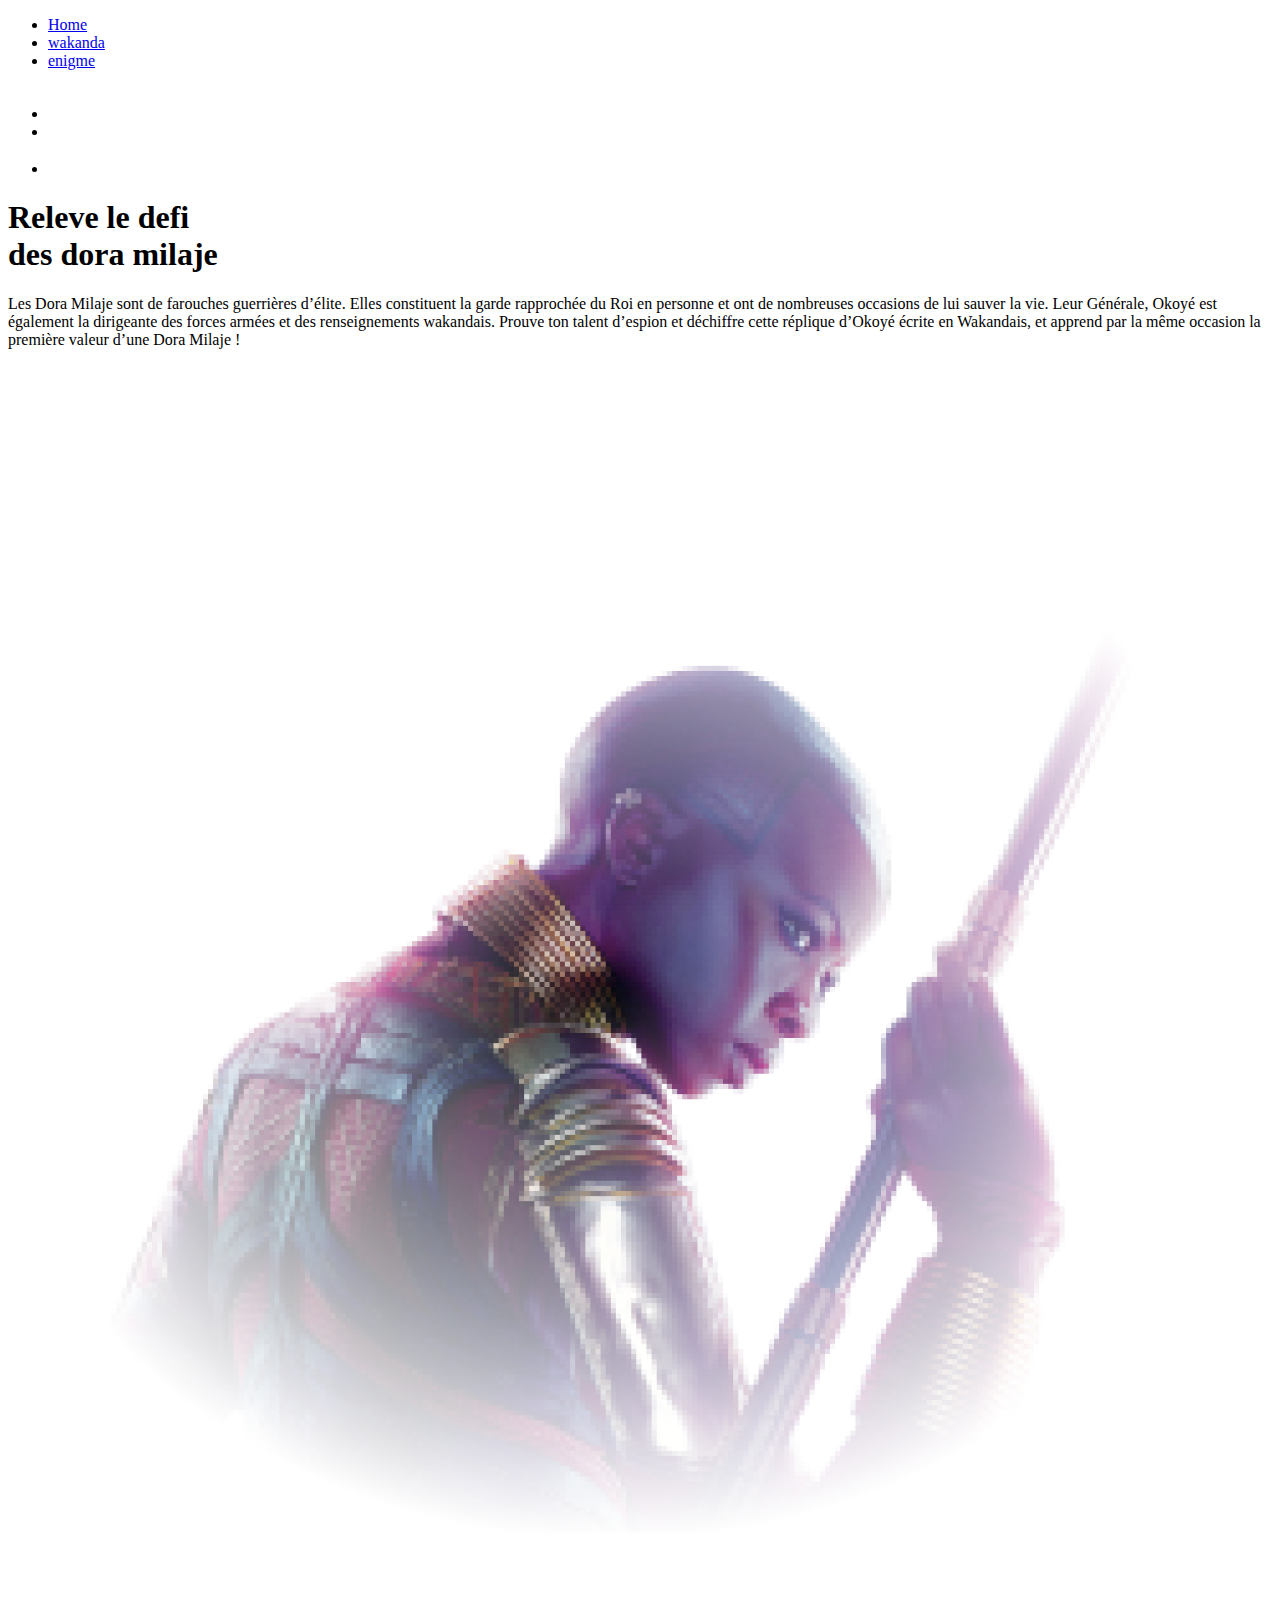
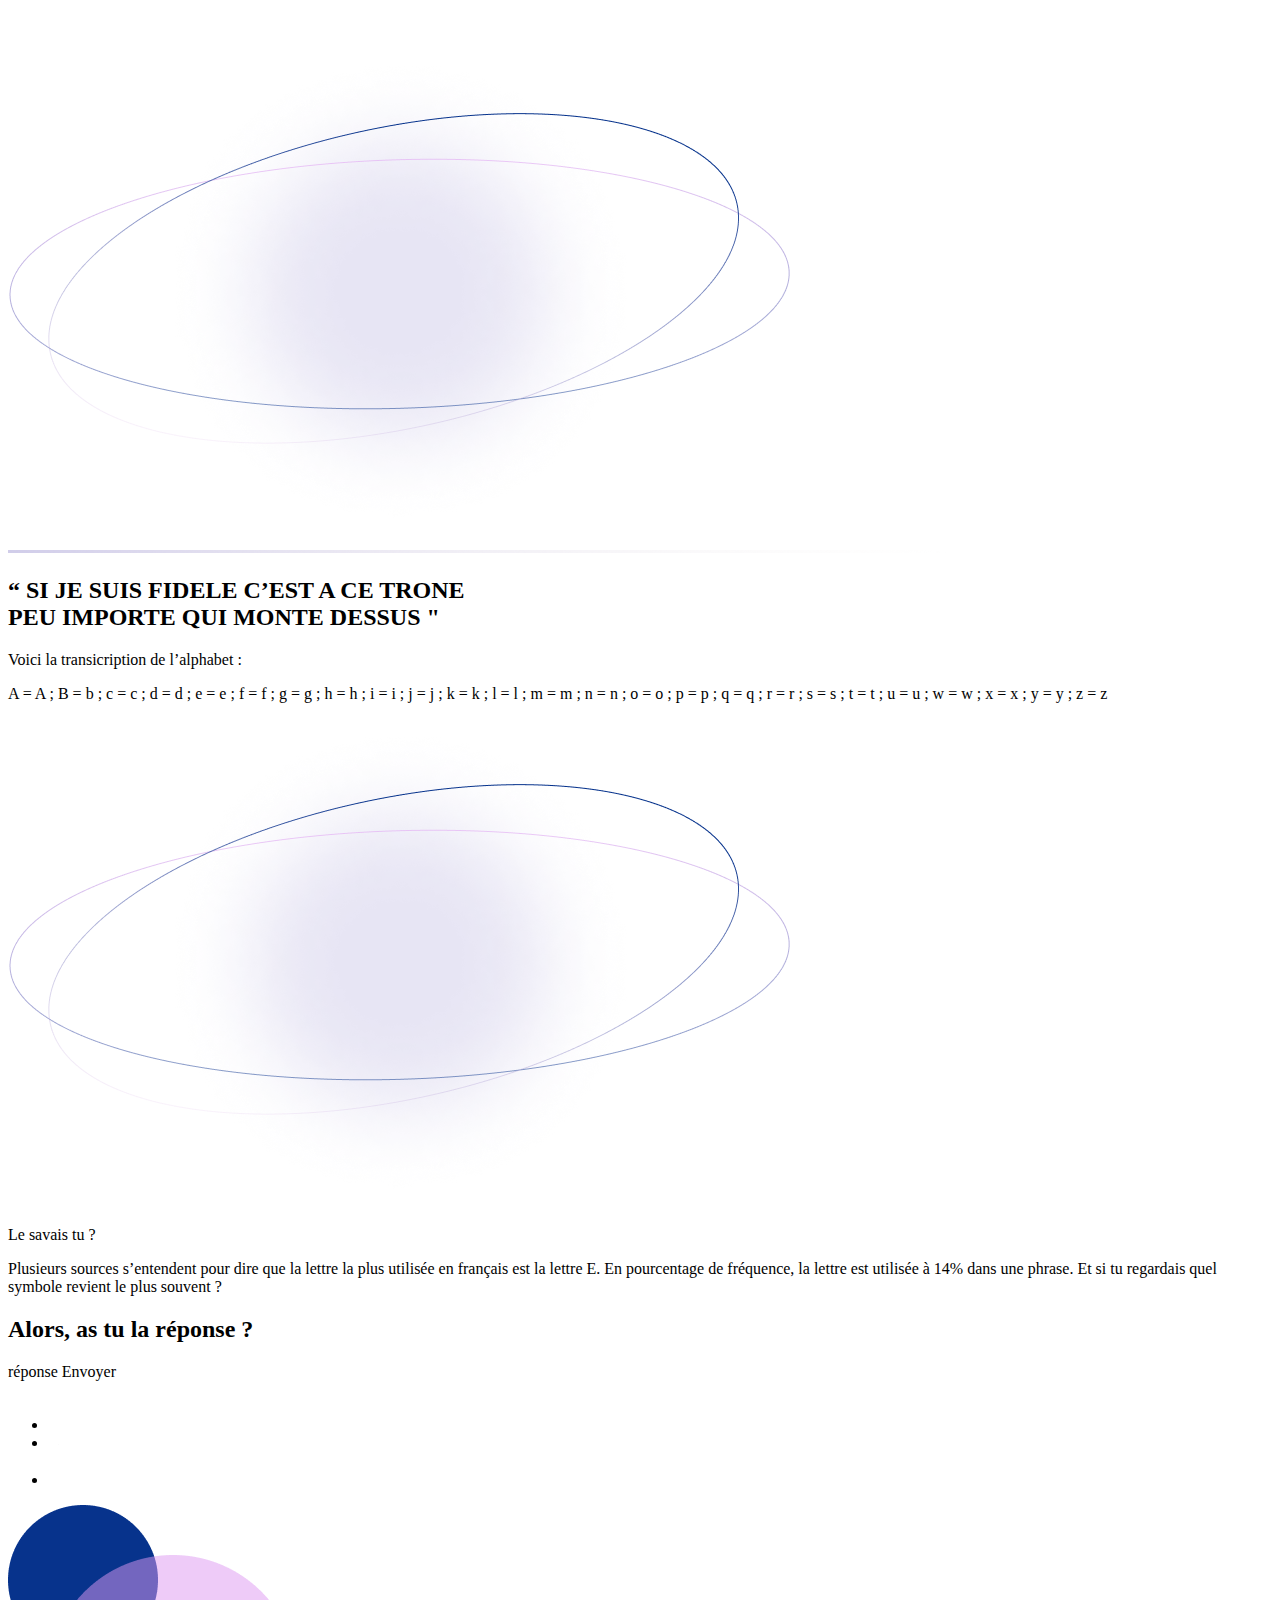
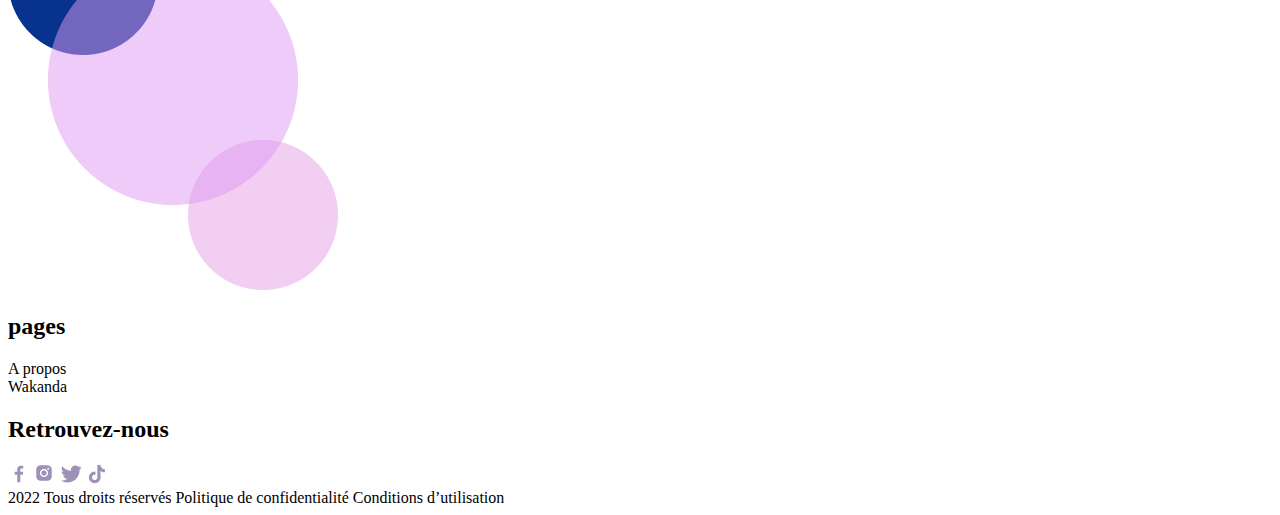
==== enigme.html @ 15f03932 "creation de la page énigme avec html" ====
<!DOCTYPE html>
<html lang="fr">
<head>
    <meta charset="UTF-8">
    <meta name="viewport" content="width=device-width, initial-scale=1.0">
    <title>Black Panther enigme</title>
</head>
<body>
<header>
    <nav>
    <div class="menu">
      <ul>
        <li><a href="./index.html">Home</a></li>
        <li><a href="./wakanda.html">wakanda</a></li>
        <li><a href="enigme.html">enigme</a></li>
      </ul>
    </div>
    <div class="icon">
      <ul>
        <li><a href="#"><img src="./assets/Illustrations + Logo/All pages/icon_SAYNA.png" alt=""></a></li>
        <li><a href="#"><img src="./assets/Illustrations + Logo/All pages/icon_x.png" alt=""></a></li>
         <li><a href="#"><img src="./assets/Illustrations + Logo/All pages/icon_MARVEL.png" alt=""></a></li>
      </ul>
    </div>
</nav>
   <div class="titre">
    <h1>Releve le defi <br>des dora milaje</h1>
   </div>
    <p>Les Dora Milaje sont de farouches guerrières d’élite. Elles constituent la garde 
        rapprochée du Roi en personne et ont de nombreuses occasions de lui sauver la 
        vie. Leur Générale, Okoyé est également la dirigeante des forces armées et des 
        renseignements wakandais.
        
        Prouve ton talent d’espion et déchiffre cette réplique d’Okoyé écrite en Wakandais, 
        et apprend par la même occasion la première valeur d’une Dora Milaje !
       </p>
       <div>
        <img src="./assets/Illustrations + Logo/Enigme/Pantherenigme1.png" alt="">
    </div>
       <div>
        <img src="./assets/Illustrations + Logo/Enigme/Pantherenigme2.png" alt="">
    </div>
       <div>
        <img src="./assets/Illustrations + Logo/Enigme/Pantherenigme3.png" alt="">
    </div>
          
    </header>
<main>
    <div>
        <h2>“ SI JE SUIS FIDELE C’EST A CE TRONE <br>PEU IMPORTE QUI MONTE DESSUS "</h2>
    </div>
    <div>
        <p>Voici la transicription de l’alphabet :</p>
    </div>
    <div>
        <p>A = A ; B = b ; c = c ; d = d ; e = e ; f = f ; g = g ; h = h ; i = i ; j = j ; 

        k = k ; l = l ; m = m ; n = n ; o = o ; p = p ; q = q ; r = r ; s = s ; t = t ;
        
        u = u ; w = w ; x = x ; y = y ; z = z</p>
    </div>
    <div>
        <img src="./assets/Illustrations + Logo/Enigme/Pantherenigme2.png" alt="">
    </div>
    <div>
        <p>Le savais tu ?</p>
    </div>
    <div>
        <p>Plusieurs sources s’entendent pour dire que la lettre la plus utilisée en français est 
            la lettre E. En pourcentage de fréquence, la lettre est utilisée à 14% dans une 
            phrase. Et si tu regardais quel symbole revient le plus souvent ? </p>
        </div>
         <!--formulaire--> 
  <form action="">
    <h2>Alors, as tu la réponse ?</h2>
    <label for="Nom">réponse</label>
    <label for="Envoyer">Envoyer</label>
  </form>
        
</main>
<footer>
     <!--création du footer identique pour les trois pages-->
     <div>
        <div class="icon">
          <ul>
            <li><a href="#"><img src="./assets/Illustrations + Logo/All pages/icon_SAYNA.png" alt=""></a></li>
            <li><a href="#"><img src="./assets/Illustrations + Logo/All pages/icon_x.png" alt=""></a></li>
            <li><a href="#"><img src="./assets/Illustrations + Logo/All pages/icon_MARVEL.png" alt=""></a></li>
          </ul>
        </div>
        <div>
          <img src="./assets/Illustrations + Logo/All pages/footer1.png" alt="">
        </div>
        <div>
          <h2>pages</h2>
          A propos <br>Wakanda
        </div>
        <div>
          <h2>Retrouvez-nous</h2>
        </div>
        <!--social footer-->
        <div class="social-footer">
          <a class="social-item" href=""><img src="./assets/Illustrations + Logo/All pages/icon_facebook.png" alt=""></a>
          <a class="social-item" href=""><img src="./assets/Illustrations + Logo/All pages/icon_instagram.png" alt=""></a>
          <a class="social-item" href=""><img src="./assets/Illustrations + Logo/All pages/icon_twitter.png" alt=""></a>
          <a class="social-item" href=""><img src="./assets/Illustrations + Logo/All pages/icon_tiktok.png" alt=""></a>
         </div>
         <div>
          2022 Tous droits réservés Politique de confidentialité Conditions d’utilisation
         </div>
      </div>
      </footer>
   </body>
  
  </html>
    </footer>
    
</body>
</html>
</footer>
</body>
</html>
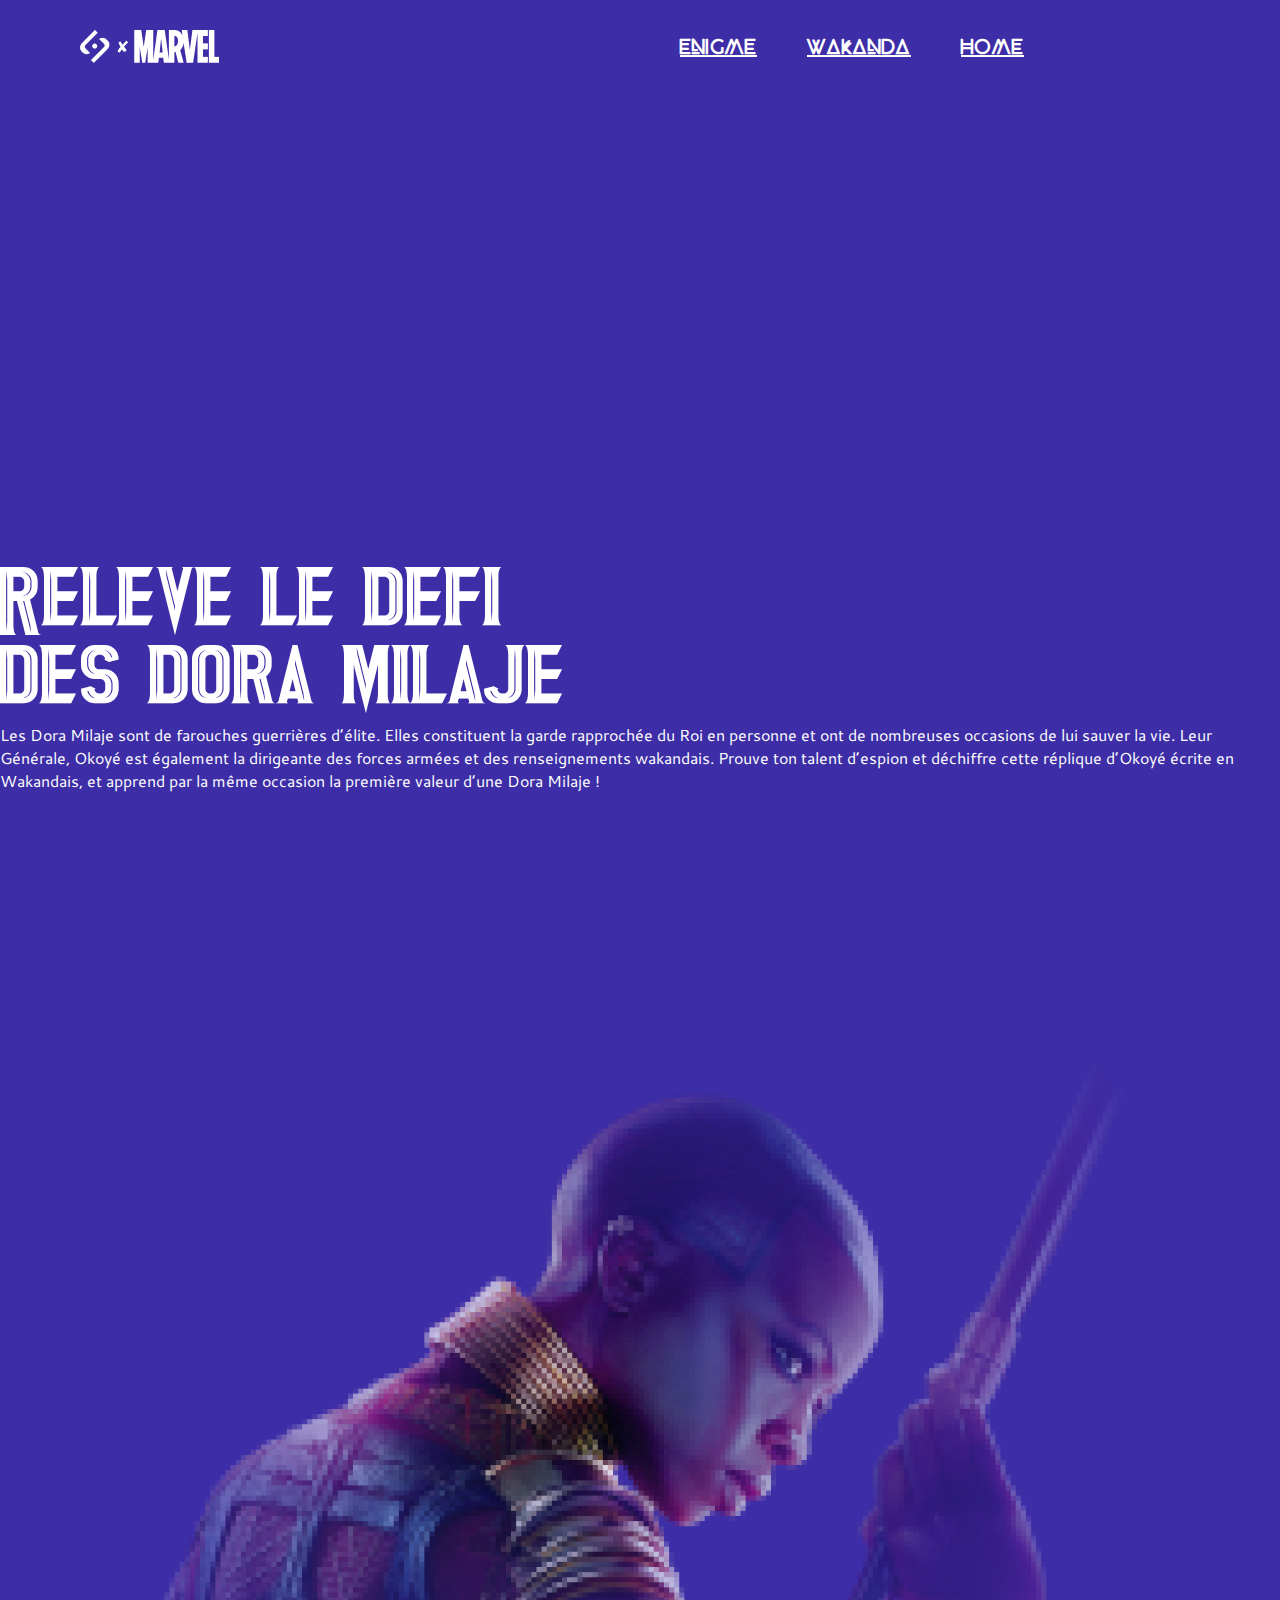
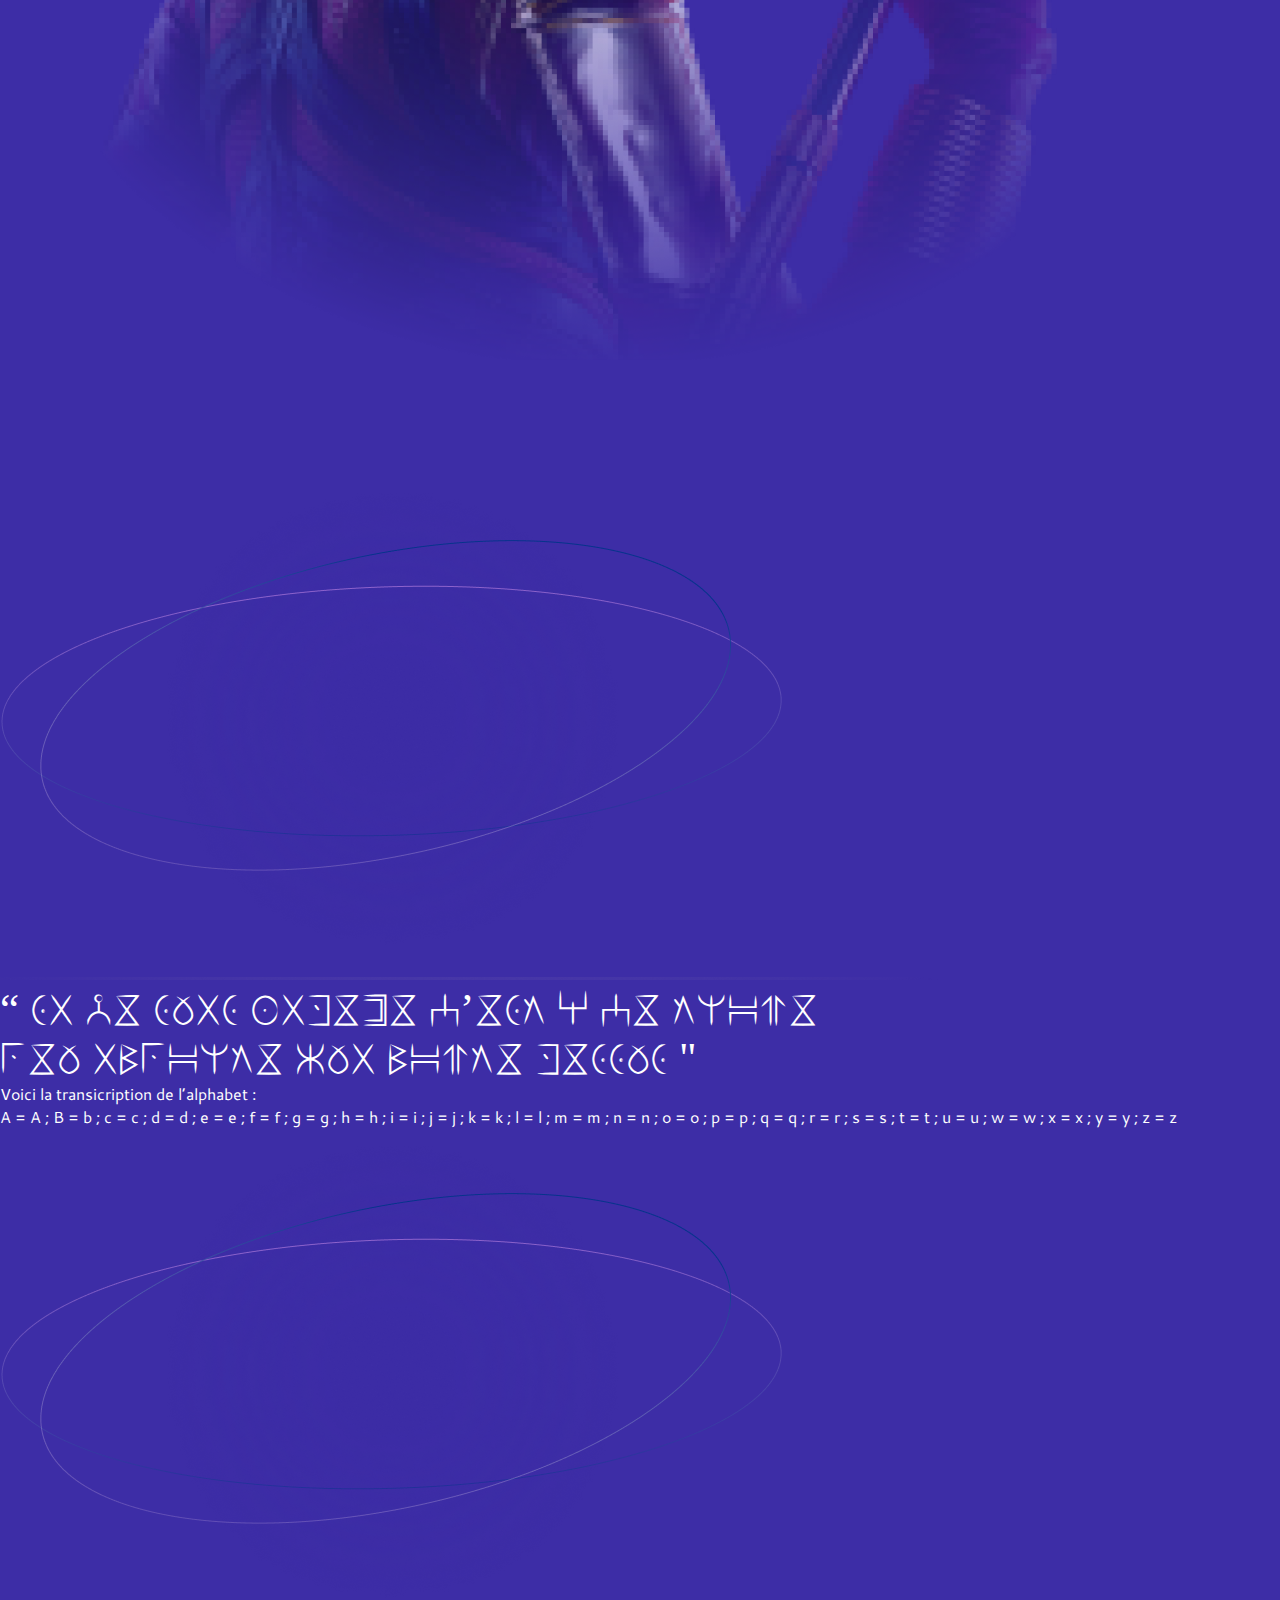
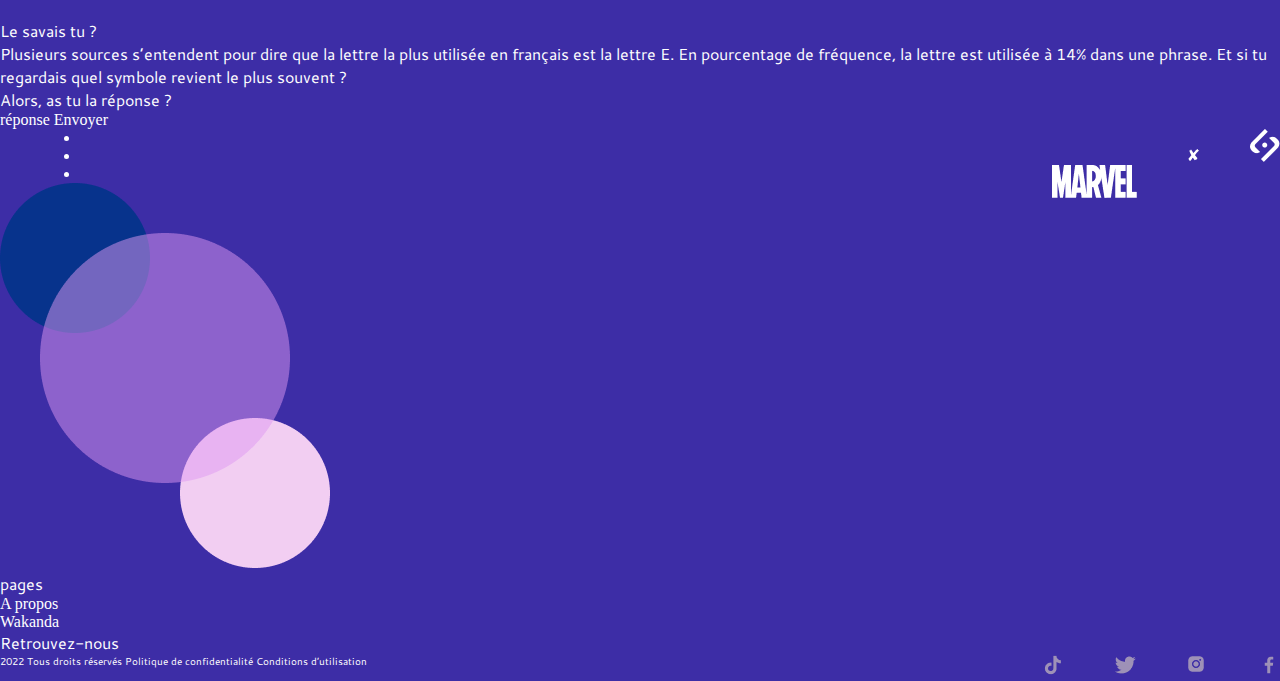
==== commit 62bd638f: "mise en forme des couleurs et design de la navigation" ====
--- a/enigme.html
+++ b/enigme.html
@@ -4,25 +4,23 @@
     <meta charset="UTF-8">
     <meta name="viewport" content="width=device-width, initial-scale=1.0">
     <title>Black Panther enigme</title>
+    <link rel="stylesheet"href="./enigme.CSS">
 </head>
 <body>
 <header>
-    <nav>
-    <div class="menu">
-      <ul>
-        <li><a href="./index.html">Home</a></li>
-        <li><a href="./wakanda.html">wakanda</a></li>
-        <li><a href="enigme.html">enigme</a></li>
-      </ul>
-    </div>
-    <div class="icon">
-      <ul>
-        <li><a href="#"><img src="./assets/Illustrations + Logo/All pages/icon_SAYNA.png" alt=""></a></li>
-        <li><a href="#"><img src="./assets/Illustrations + Logo/All pages/icon_x.png" alt=""></a></li>
-         <li><a href="#"><img src="./assets/Illustrations + Logo/All pages/icon_MARVEL.png" alt=""></a></li>
-      </ul>
-    </div>
-</nav>
+    <!--le design de la navigation-->
+    <nav class="container">
+      <div class="icon">
+        <img src="./assets/Illustrations + Logo/All pages/footer2.png" alt=""></a></li>
+      </div>
+        <div class="menu">
+          <ul>
+            <li><a href="index.html">Home</a></li>
+            <li><a href="wakanda.html">wakanda</a></li>
+            <li><a href="enigme.html">enigme</a></li>
+          </ul>
+        </div>
+    </nav>
    <div class="titre">
     <h1>Releve le defi <br>des dora milaje</h1>
    </div>
@@ -47,7 +45,7 @@
     </header>
 <main>
     <div>
-        <h2>“ SI JE SUIS FIDELE C’EST A CE TRONE <br>PEU IMPORTE QUI MONTE DESSUS "</h2>
+        <h2 class="textenigme">“ SI JE SUIS FIDELE C’EST A CE TRONE <br>PEU IMPORTE QUI MONTE DESSUS "</h2>
     </div>
     <div>
         <p>Voici la transicription de l’alphabet :</p>
@@ -72,7 +70,7 @@
         </div>
          <!--formulaire--> 
   <form action="">
-    <h2>Alors, as tu la réponse ?</h2>
+    <p>Alors, as tu la réponse ?</p>
     <label for="Nom">réponse</label>
     <label for="Envoyer">Envoyer</label>
   </form>
@@ -92,11 +90,11 @@
           <img src="./assets/Illustrations + Logo/All pages/footer1.png" alt="">
         </div>
         <div>
-          <h2>pages</h2>
+          <p>pages</p>
           A propos <br>Wakanda
         </div>
         <div>
-          <h2>Retrouvez-nous</h2>
+          <p>Retrouvez-nous</p>
         </div>
         <!--social footer-->
         <div class="social-footer">
@@ -105,7 +103,7 @@
           <a class="social-item" href=""><img src="./assets/Illustrations + Logo/All pages/icon_twitter.png" alt=""></a>
           <a class="social-item" href=""><img src="./assets/Illustrations + Logo/All pages/icon_tiktok.png" alt=""></a>
          </div>
-         <div>
+         <div class="footer">
           2022 Tous droits réservés Politique de confidentialité Conditions d’utilisation
          </div>
       </div>
@@ -115,8 +113,3 @@
   </html>
     </footer>
     
-</body>
-</html>
-</footer>
-</body>
-</html>--- a/enigme.CSS
+++ b/enigme.CSS
@@ -0,0 +1,102 @@
+@font-face {
+    font-family: panthera;
+    src: url(./assets/police/panthera.otf);
+}
+@font-face {
+    font-family: wakanda forever;
+    src: url(./assets/police/WakandaForever-Regular.ttf);
+}
+@font-face {
+    font-family: cantarell;
+    src: url(./assets/police/Cantarell-Regular.ttf);
+}
+@font-face {
+    font-family: beyno;
+    src: url(./assets/police/beyno-regular.otf);
+}
+*{
+    margin: 0;
+    padding: 0;
+    box-sizing: border-box;
+}
+h1{
+    font-family: panthera;
+    font-size: 68px;
+    font-weight: 400;
+}
+h2{
+    font-family: beyno;
+    font-size: 32px;
+    font-weight: 400; 
+}
+.textenigme{
+    font-family: wakanda forever;
+    font-size: 43px;
+    font-weight: 400;
+}
+.footer{
+    font-family: cantarell;
+    font-size: 10px;
+    font-weight: 400; 
+}
+.container{
+    width: 80%;
+}
+p{
+    font-family: cantarell;
+    font-size: 16px;
+    font-weight: 400;  
+}body{
+    background-color: #3D2DA6;
+    color: #FFFFFF;
+}
+:root{
+    --white-color:#FFFFFF;
+    --white-color:#F2CEF2;
+    --gray:#9E91B7 ;
+    --purple:#3D2DA6;
+    --blue:#07338C;
+    --blue:#021740;
+
+}
+/*positionnement de la navigation*/
+nav{
+    display: flex;
+    align-items: center;
+    justify-content: space-between;
+    padding-top: 30px;
+    padding-bottom: 500px;
+}
+nav ul li {
+    list-style-type: none;
+    margin: 0;
+    padding: 0;
+    display: inline;
+    margin-left: 100px;
+    text-decoration: underline;
+    
+}
+a{
+    color: white;  
+    font-weight: bold;
+    font-family: beyno;
+    font-size: 20px;
+    float: right;
+    margin-left: 50px;
+
+}
+.icon{
+    padding-left: 80px;
+}
+
+
+
+
+
+    
+header.nav{
+    position: absolute;
+    top: 50px;
+    left: 0;
+}
+
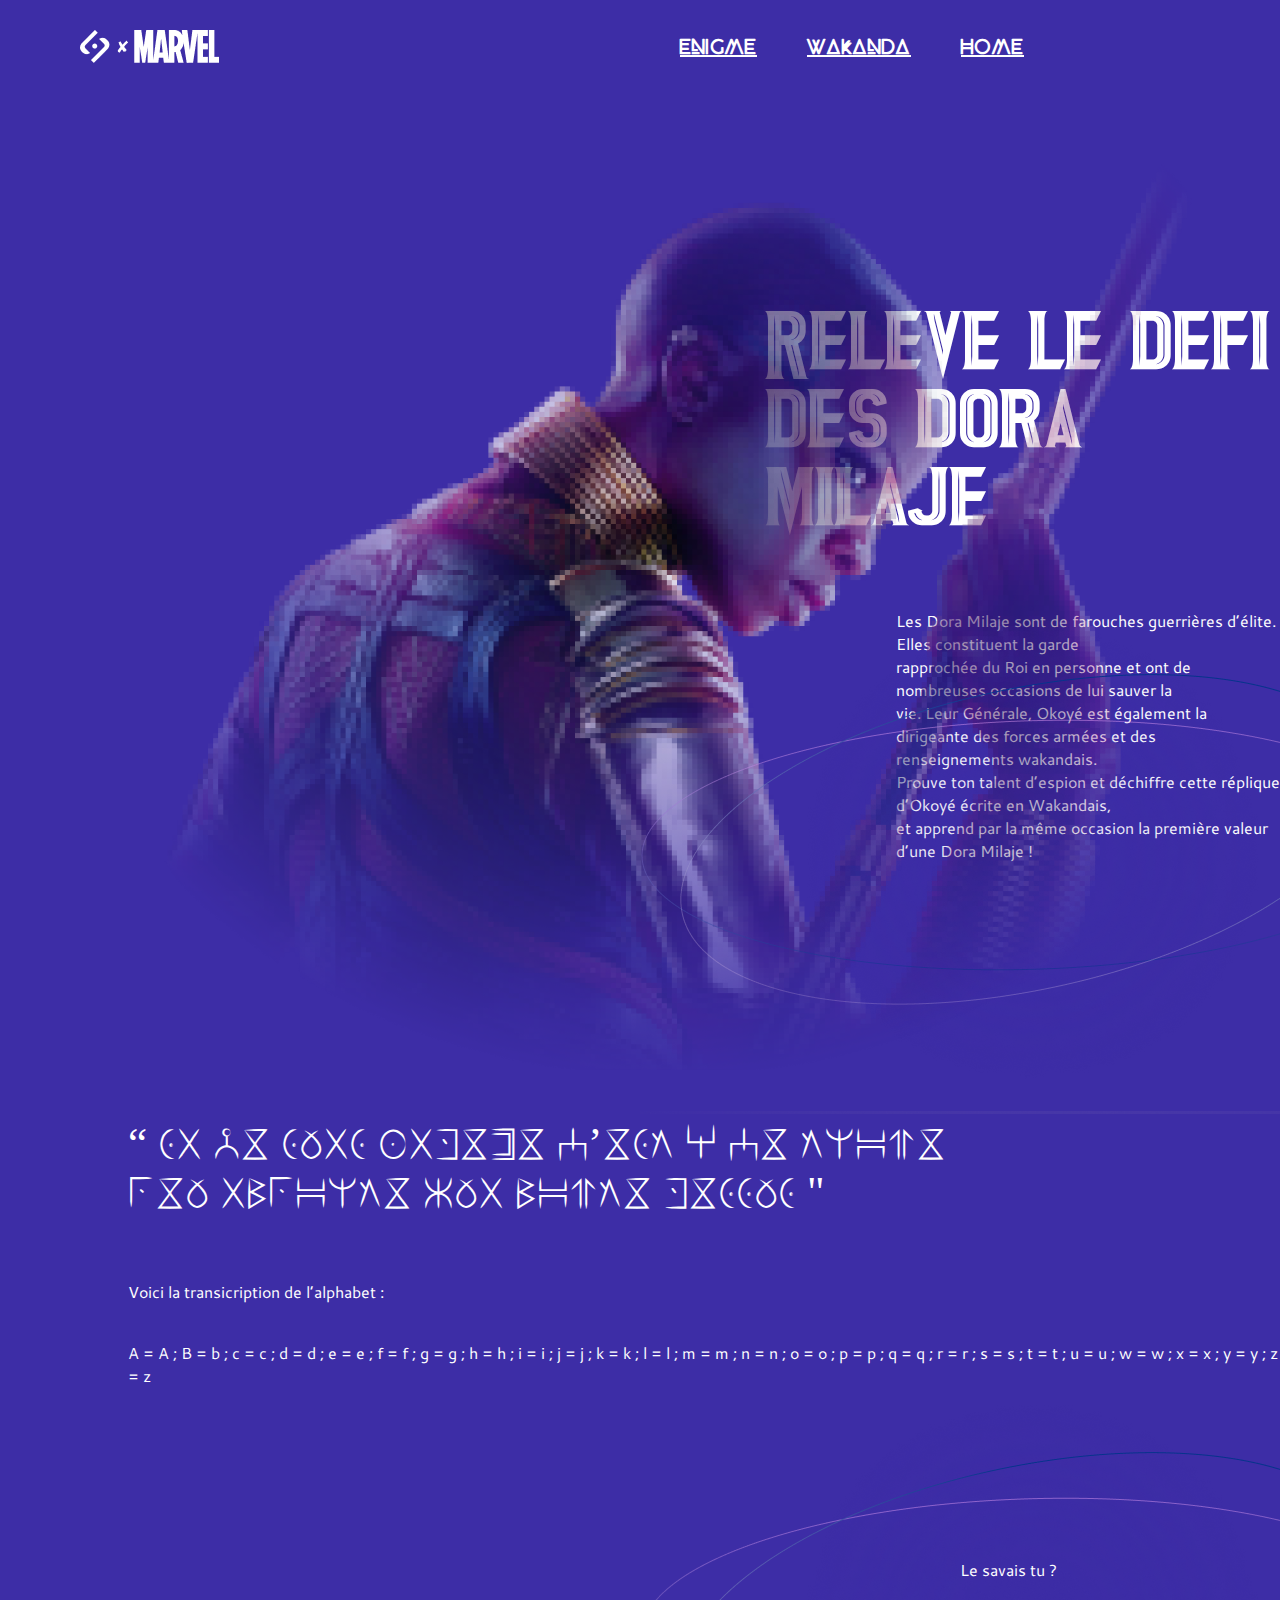
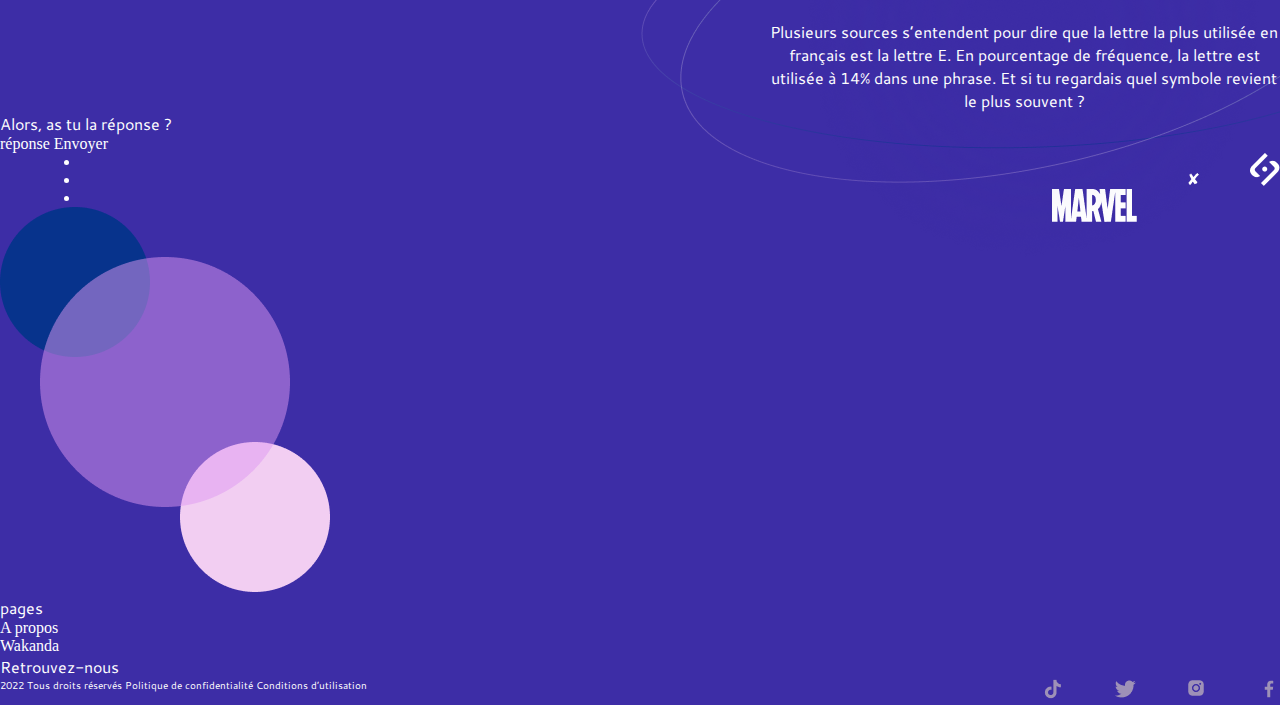
==== commit 3adfa988: "les énigmes de la page énigmes" ====
--- a/enigme.html
+++ b/enigme.html
@@ -21,49 +21,50 @@
           </ul>
         </div>
     </nav>
-   <div class="titre">
+<section id="ledefi">
+   
     <h1>Releve le defi <br>des dora milaje</h1>
+   <div class="info">
+    <p>Les Dora Milaje sont de farouches guerrières d’élite. Elles constituent la garde <br> 
+        rapprochée du Roi en personne et ont de nombreuses occasions de lui sauver la <br> 
+        vie. Leur Générale, Okoyé est également la dirigeante des forces armées et des <br> 
+        renseignements wakandais.<br> 
+        
+        Prouve ton talent d’espion et déchiffre cette réplique d’Okoyé écrite en Wakandais, <br> 
+        et apprend par la même occasion la première valeur d’une Dora Milaje !<br> 
+       </p>
    </div>
-    <p>Les Dora Milaje sont de farouches guerrières d’élite. Elles constituent la garde 
-        rapprochée du Roi en personne et ont de nombreuses occasions de lui sauver la 
-        vie. Leur Générale, Okoyé est également la dirigeante des forces armées et des 
-        renseignements wakandais.
-        
-        Prouve ton talent d’espion et déchiffre cette réplique d’Okoyé écrite en Wakandais, 
-        et apprend par la même occasion la première valeur d’une Dora Milaje !
-       </p>
-       <div>
+       <div class="enigme1">
         <img src="./assets/Illustrations + Logo/Enigme/Pantherenigme1.png" alt="">
-    </div>
-       <div>
-        <img src="./assets/Illustrations + Logo/Enigme/Pantherenigme2.png" alt="">
-    </div>
-       <div>
+       </div>
+       <div class="enigme2">
+        <img src="./assets/Illustrations + Logo/Enigme/Pantherenigme2.png" alt="">  
         <img src="./assets/Illustrations + Logo/Enigme/Pantherenigme3.png" alt="">
-    </div>
+       </div>
           
     </header>
 <main>
-    <div>
+    <div id="conteneur">
+      <div>
         <h2 class="textenigme">“ SI JE SUIS FIDELE C’EST A CE TRONE <br>PEU IMPORTE QUI MONTE DESSUS "</h2>
-    </div>
-    <div>
+      </div>
+      <div class="transcription">
         <p>Voici la transicription de l’alphabet :</p>
-    </div>
-    <div>
+      </div>
+      <div class="alpha">
         <p>A = A ; B = b ; c = c ; d = d ; e = e ; f = f ; g = g ; h = h ; i = i ; j = j ; 
 
         k = k ; l = l ; m = m ; n = n ; o = o ; p = p ; q = q ; r = r ; s = s ; t = t ;
         
         u = u ; w = w ; x = x ; y = y ; z = z</p>
-    </div>
-    <div>
+      </div>
+    <div class="copieenigme2">
         <img src="./assets/Illustrations + Logo/Enigme/Pantherenigme2.png" alt="">
     </div>
-    <div>
+    <div class="devinette">
         <p>Le savais tu ?</p>
     </div>
-    <div>
+    <div class="devinette2">
         <p>Plusieurs sources s’entendent pour dire que la lettre la plus utilisée en français est 
             la lettre E. En pourcentage de fréquence, la lettre est utilisée à 14% dans une 
             phrase. Et si tu regardais quel symbole revient le plus souvent ? </p>
@@ -74,6 +75,8 @@
     <label for="Nom">réponse</label>
     <label for="Envoyer">Envoyer</label>
   </form>
+  </div>
+</section>
         
 </main>
 <footer>
--- a/enigme.CSS
+++ b/enigme.CSS
@@ -100,3 +100,46 @@
     left: 0;
 }
 
+h1{
+    margin-top: -20%;
+    margin-left: 60%;
+    margin-bottom: 5%;
+}
+#ledefi .info{
+    margin-left: 70%;
+    margin-top: 0%;
+}
+#ledefi .enigme2{
+    margin-left: 50%;
+    margin-top: -45%;
+    
+    
+}
+#ledefi .enigme1{
+    margin-left:  5% ;
+    margin-top: -75%;
+    
+}
+#conteneur .textenigme{
+    margin-left: 10%;
+    margin-bottom: 5%;
+}
+.transcription{
+    margin-left: 10%;
+    margin-bottom: 3%;
+}
+.alpha{
+    margin-left: 10%;
+}
+.copieenigme2{
+margin-left: 50%;
+}
+.devinette{
+margin-left: 75%;
+margin-bottom: 3%;
+margin-top: -25%;
+}
+.devinette2{
+margin-left: 60%;
+text-align: center;
+}
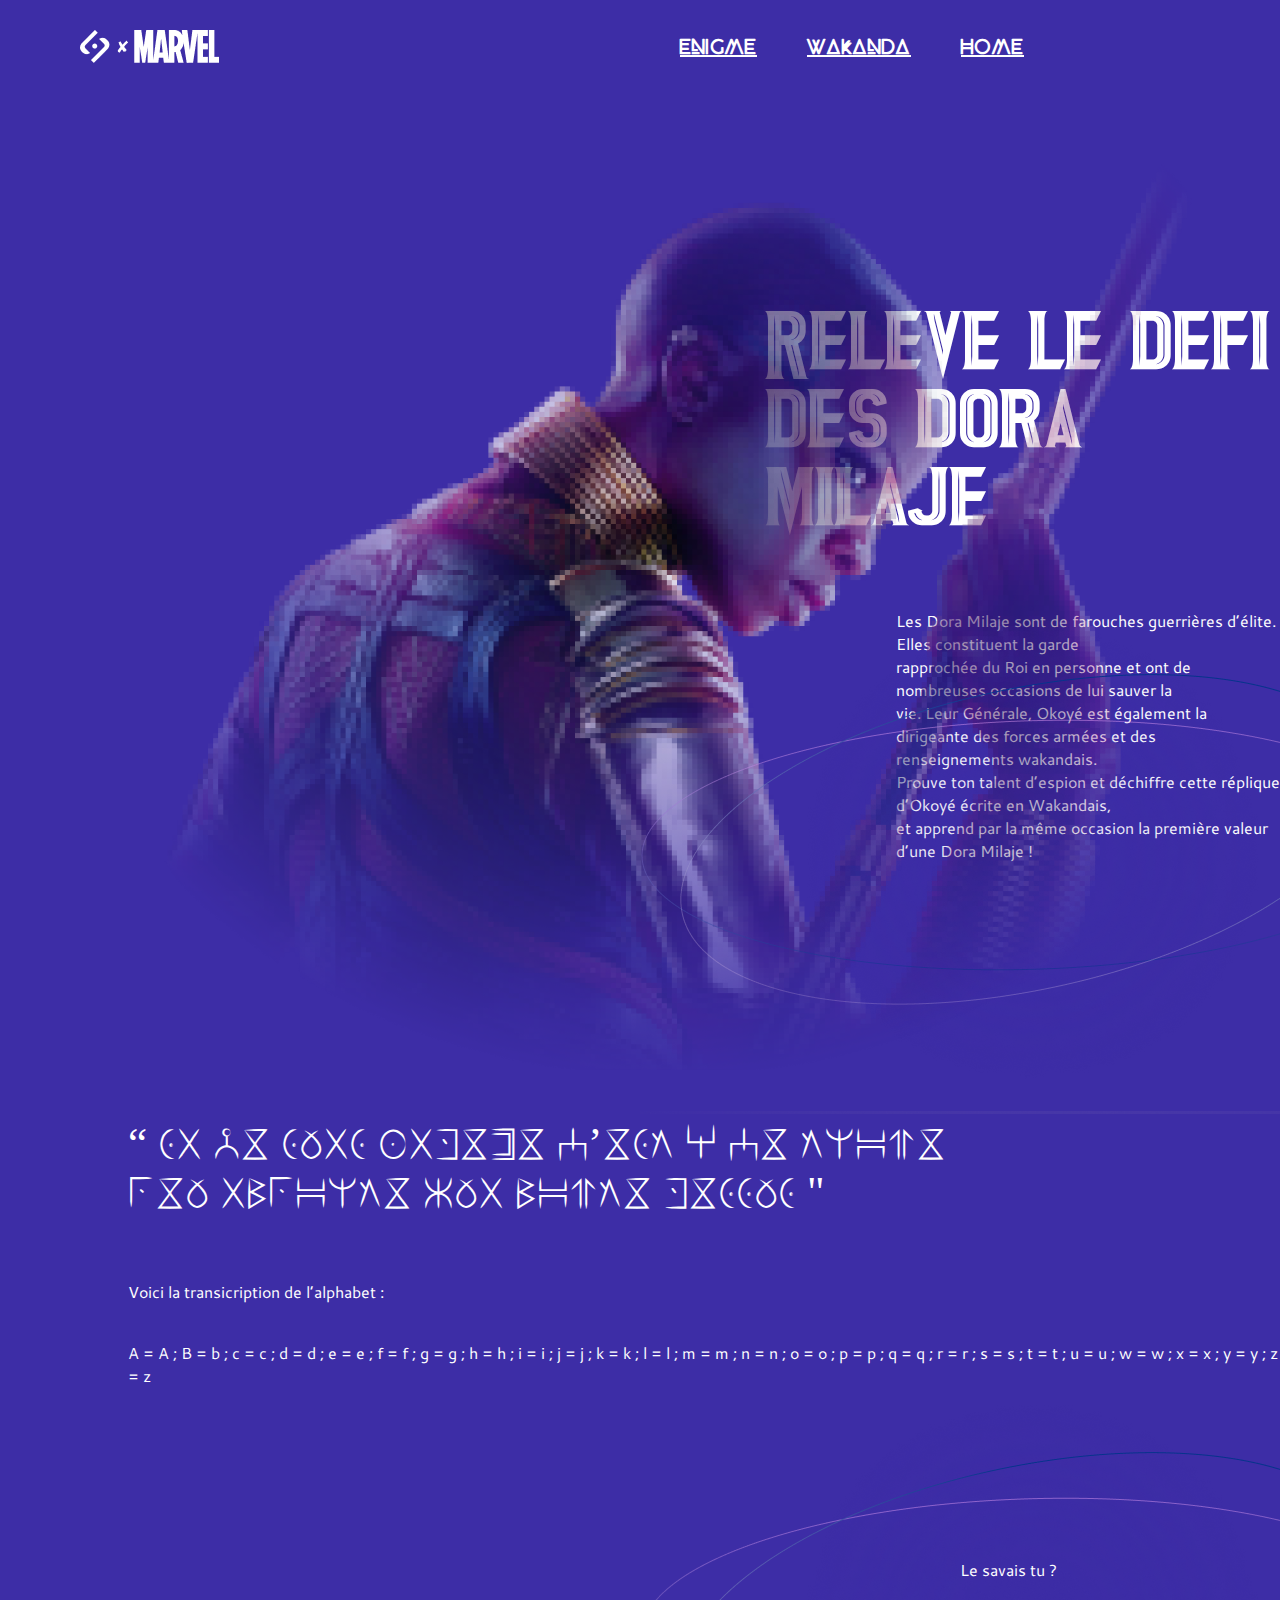
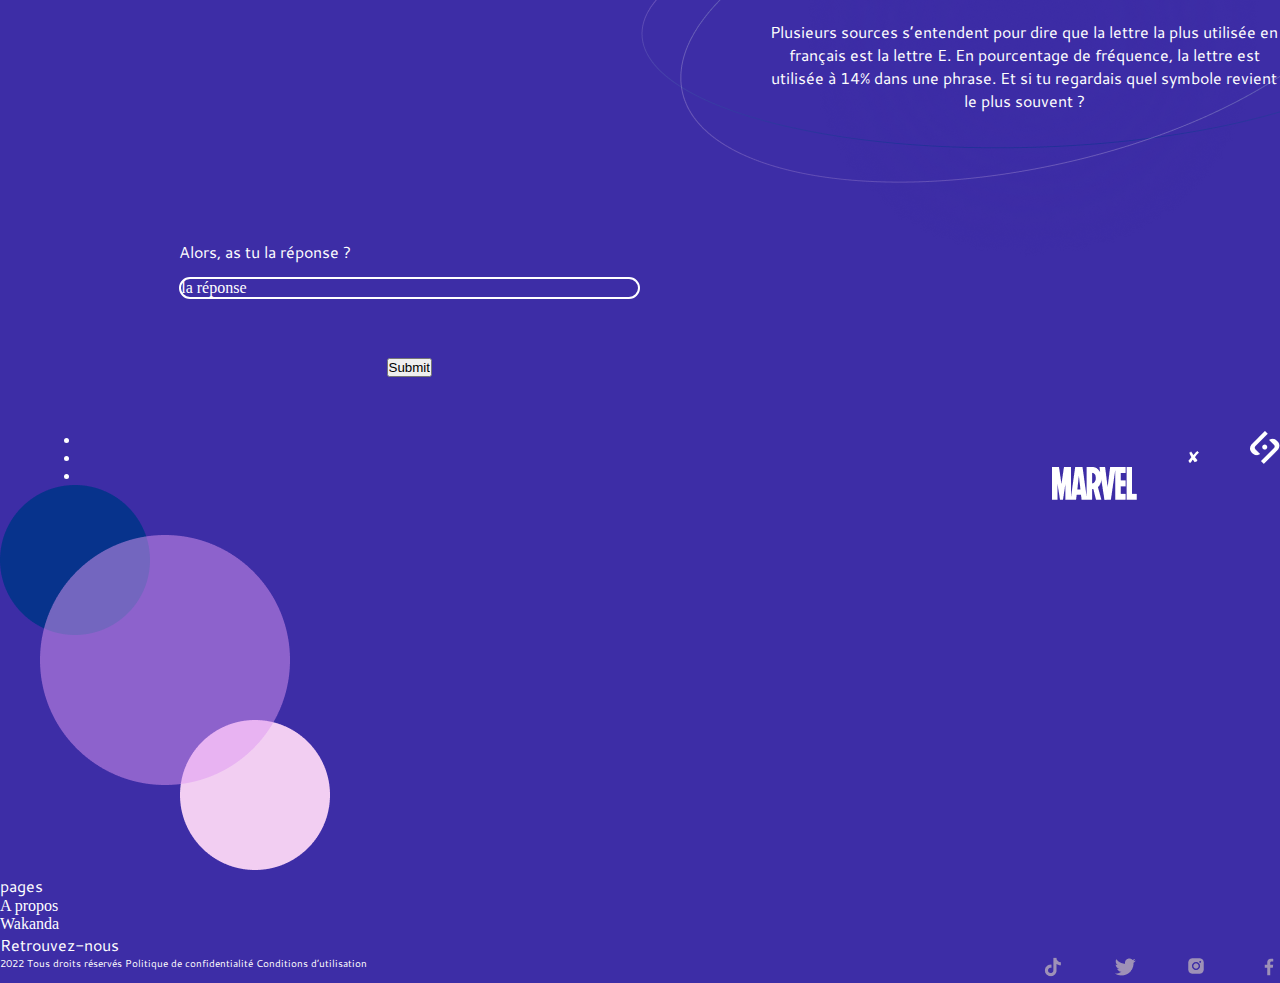
==== commit 78057992: "partie la reponse terminée" ====
--- a/enigme.html
+++ b/enigme.html
@@ -69,13 +69,19 @@
             la lettre E. En pourcentage de fréquence, la lettre est utilisée à 14% dans une 
             phrase. Et si tu regardais quel symbole revient le plus souvent ? </p>
         </div>
-         <!--formulaire--> 
-  <form action="">
+         <!--la réponse sous forme de formulaire--> 
+  <div id="laquestion">
+    <form class="position" action="">
     <p>Alors, as tu la réponse ?</p>
-    <label for="Nom">réponse</label>
-    <label for="Envoyer">Envoyer</label>
-  </form>
+    <div class="lareponse">
+    la réponse
   </div>
+  <div class="envoyer">
+     <input type="submit" name="Envoyer" id="Envoyer">
+  </div>
+    </form>
+  </div>
+ </div>
 </section>
         
 </main>
--- a/enigme.CSS
+++ b/enigme.CSS
@@ -105,6 +105,7 @@
     margin-left: 60%;
     margin-bottom: 5%;
 }
+/*les énigmes*/
 #ledefi .info{
     margin-left: 70%;
     margin-top: 0%;
@@ -143,3 +144,33 @@
 margin-left: 60%;
 text-align: center;
 }
+/*la réponse*/
+#laquestion{
+    margin-left: 10%;
+    margin-top: 10%;
+    margin-bottom: 3%;
+    display: flex;
+                flex-direction: column;
+                justify-content: center;
+                width: 40%;
+                height: 10%;                                   
+       
+}
+#laquestion .position{
+    margin-left: 10%;
+    margin-bottom: 3%;
+}
+#laquestion .lareponse{
+    border-top-right-radius: 40px;
+    border-bottom-left-radius: 40px;
+    border-bottom-right-radius: 40px;
+    border-top-left-radius: 40px;
+    border: 2px solid;
+}
+.lareponse{
+    margin-top: 3%;
+    margin-bottom: 13%;
+}
+.envoyer{
+    margin-left: 45%;
+}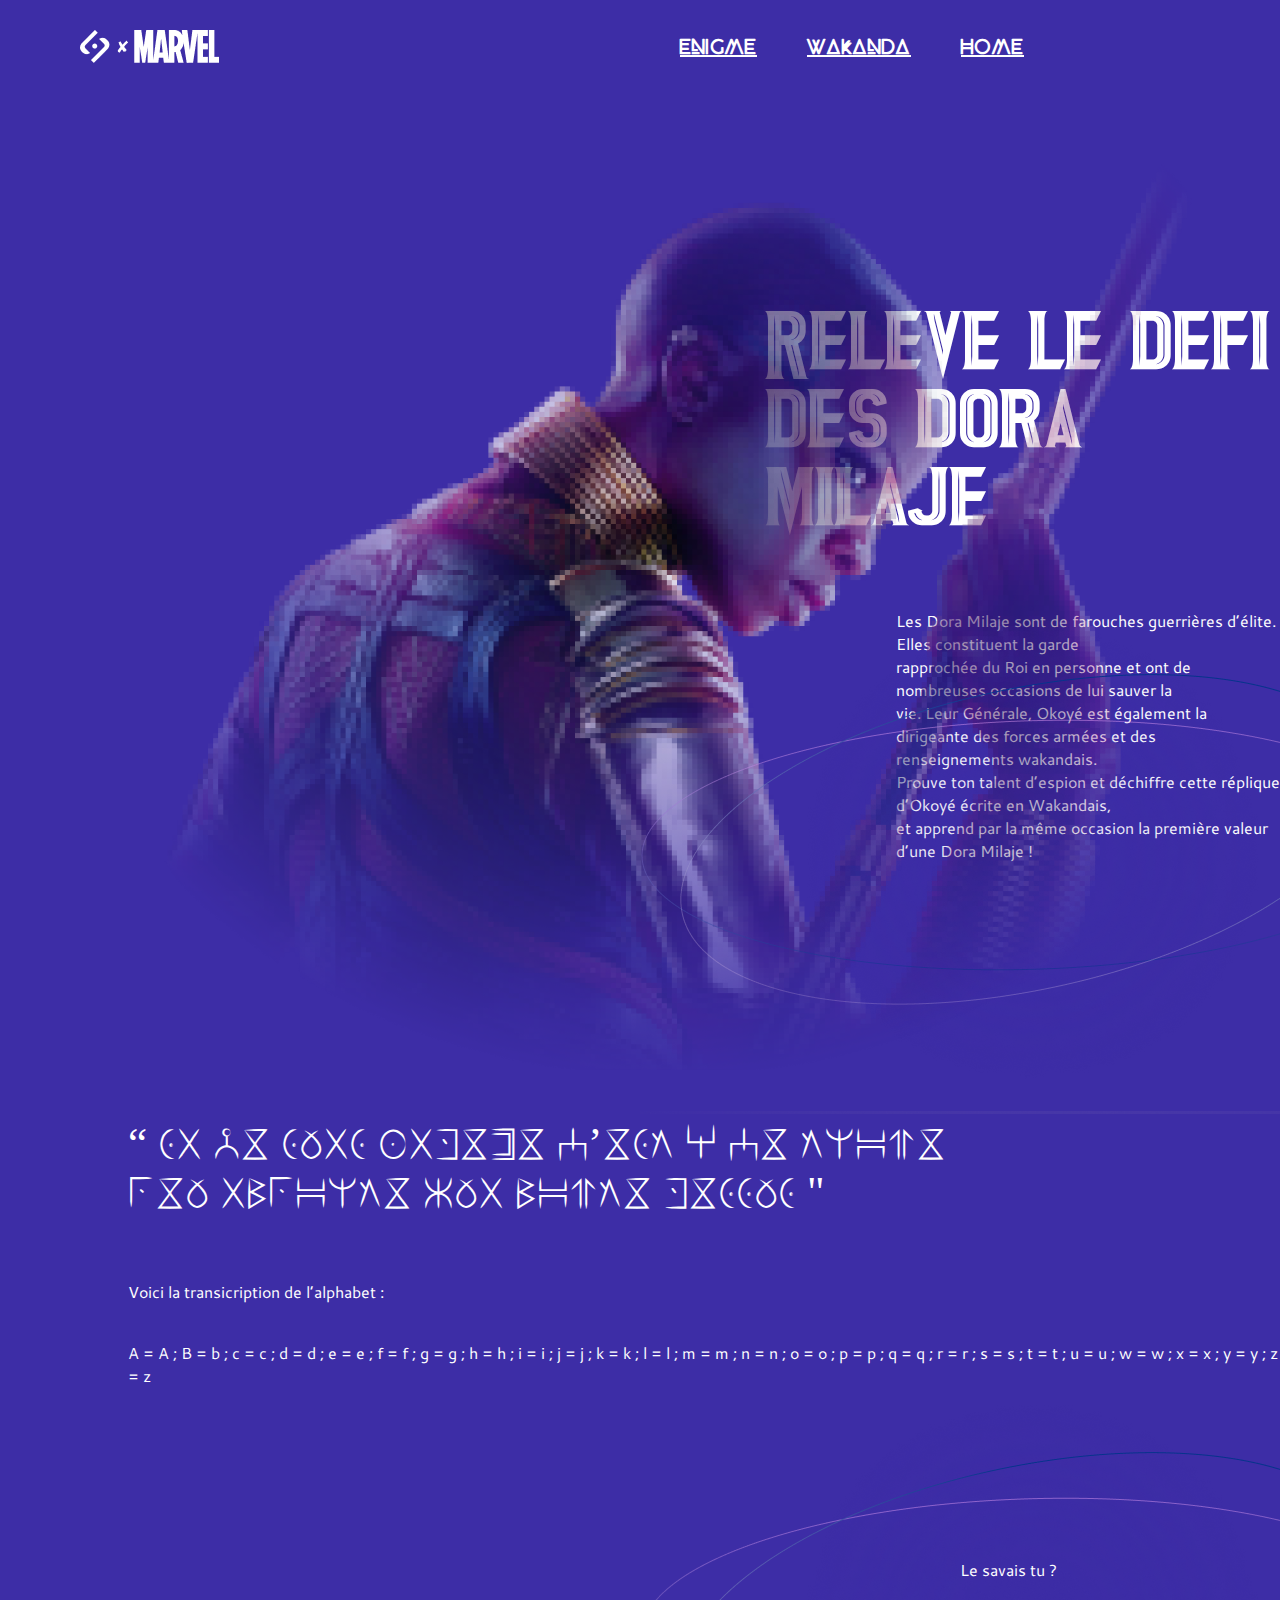
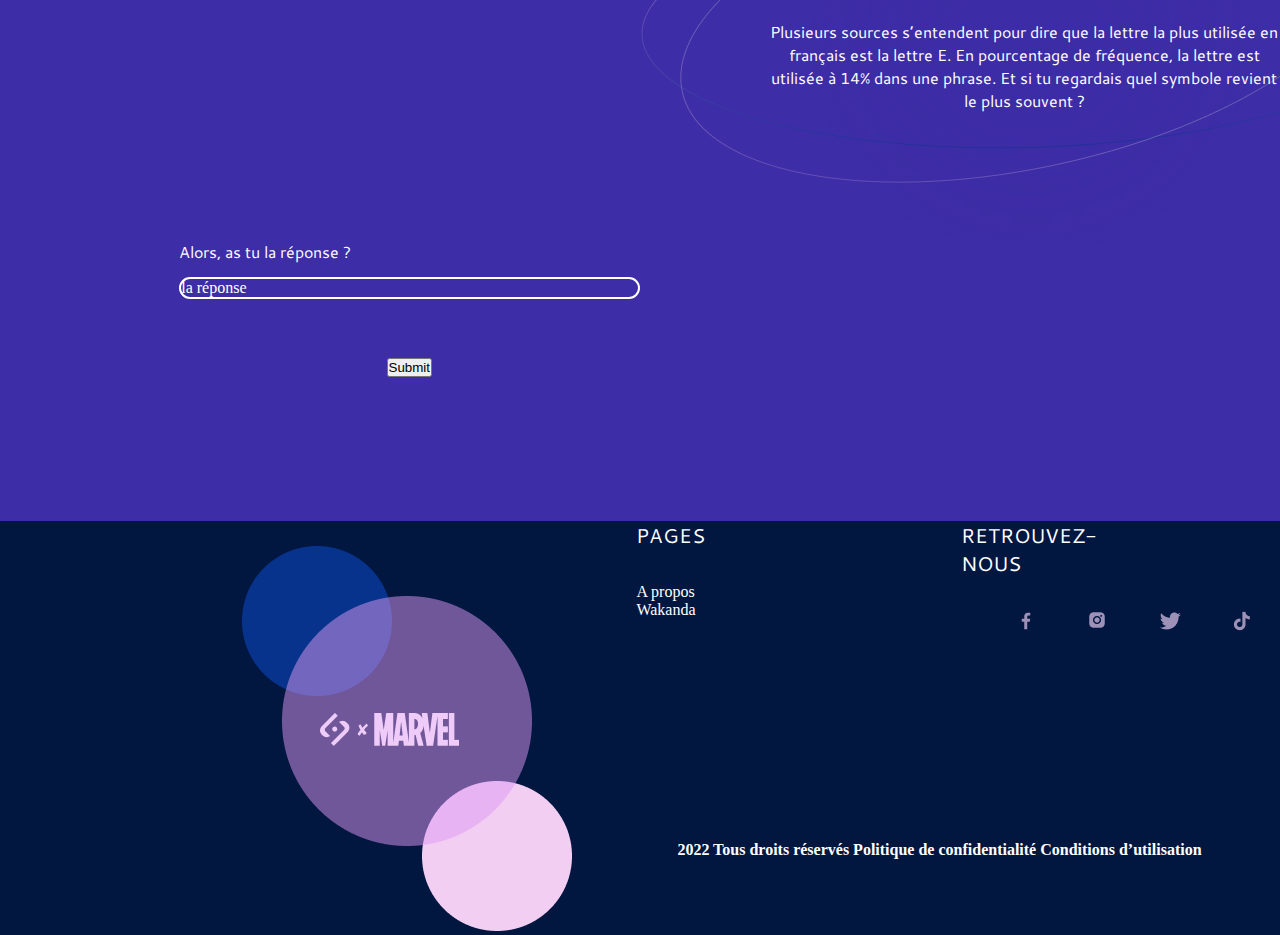
==== commit 4044c69e: "terminer le footer de la page énigme" ====
--- a/enigme.html
+++ b/enigme.html
@@ -87,38 +87,32 @@
 </main>
 <footer>
      <!--création du footer identique pour les trois pages-->
-     <div>
-        <div class="icon">
-          <ul>
-            <li><a href="#"><img src="./assets/Illustrations + Logo/All pages/icon_SAYNA.png" alt=""></a></li>
-            <li><a href="#"><img src="./assets/Illustrations + Logo/All pages/icon_x.png" alt=""></a></li>
-            <li><a href="#"><img src="./assets/Illustrations + Logo/All pages/icon_MARVEL.png" alt=""></a></li>
-          </ul>
-        </div>
-        <div>
-          <img src="./assets/Illustrations + Logo/All pages/footer1.png" alt="">
-        </div>
-        <div>
-          <p>pages</p>
-          A propos <br>Wakanda
-        </div>
-        <div>
-          <p>Retrouvez-nous</p>
-        </div>
-        <!--social footer-->
-        <div class="social-footer">
-          <a class="social-item" href=""><img src="./assets/Illustrations + Logo/All pages/icon_facebook.png" alt=""></a>
-          <a class="social-item" href=""><img src="./assets/Illustrations + Logo/All pages/icon_instagram.png" alt=""></a>
-          <a class="social-item" href=""><img src="./assets/Illustrations + Logo/All pages/icon_twitter.png" alt=""></a>
-          <a class="social-item" href=""><img src="./assets/Illustrations + Logo/All pages/icon_tiktok.png" alt=""></a>
-         </div>
-         <div class="footer">
-          2022 Tous droits réservés Politique de confidentialité Conditions d’utilisation
-         </div>
+     <section id="footer">
+      <div class="icon2 ">
+        <img src="./assets/Illustrations + Logo/All pages/footer2.png" alt=""></a></li>
       </div>
-      </footer>
-   </body>
-  
-  </html>
+    
+    <div class="icon3">
+      <img src="./assets/Illustrations + Logo/All pages/footer1.png" alt="">
+    </div>
+    <div class="pages"> 
+      <p>pages</p>
+      <div class="apropos">A propos <br>Wakanda</div>
+      
+    </div>
+    <div>
+      <p>Retrouvez-nous</p>
+    </div>
+    <!--social footer-->
+    <div class="social-footer">
+      <a href="#"><img src="./assets/Illustrations + Logo/All pages/icon_facebook.png" alt=""></a>
+      <a href="#"><img src="./assets/Illustrations + Logo/All pages/icon_instagram.png" alt=""></a>
+      <a href="#"><img src="./assets/Illustrations + Logo/All pages/icon_twitter.png" alt=""></a>
+      <a href="#"><img src="./assets/Illustrations + Logo/All pages/icon_tiktok.png" alt=""></a>
+     </div>
+     
+      <h4>2022 Tous droits réservés Politique de confidentialité Conditions d’utilisation</h4>
+     
+   </section>
     </footer>
     
--- a/enigme.CSS
+++ b/enigme.CSS
@@ -173,4 +173,46 @@
 }
 .envoyer{
     margin-left: 45%;
-}+}
+/* le footer */
+            
+           
+#footer{
+    display: flex;
+    margin-top: 10%; 
+    background: #021740; 
+   
+  
+   }
+   #footer .icon2{
+    margin-top: 15%;
+    margin-left: 25%;
+   }
+   #footer .icon3{
+    margin-top: 2%;
+    margin-left: -17%;
+   }
+   #footer p{
+    font-size: 20px;
+    text-transform: uppercase;
+    margin-right: 2%;
+   }
+   .pages{
+    margin-left: 5%;
+    margin-right: 20%;
+   }
+   .apropos{
+    margin-top: 50%;
+   }
+   .social-footer{
+    display: flex;
+    flex-direction: row;
+    margin-top: 7%;
+    margin-left: -15%;
+   }
+   h4{
+    margin-top: 25%;
+    margin-left: -45%;
+
+    
+   }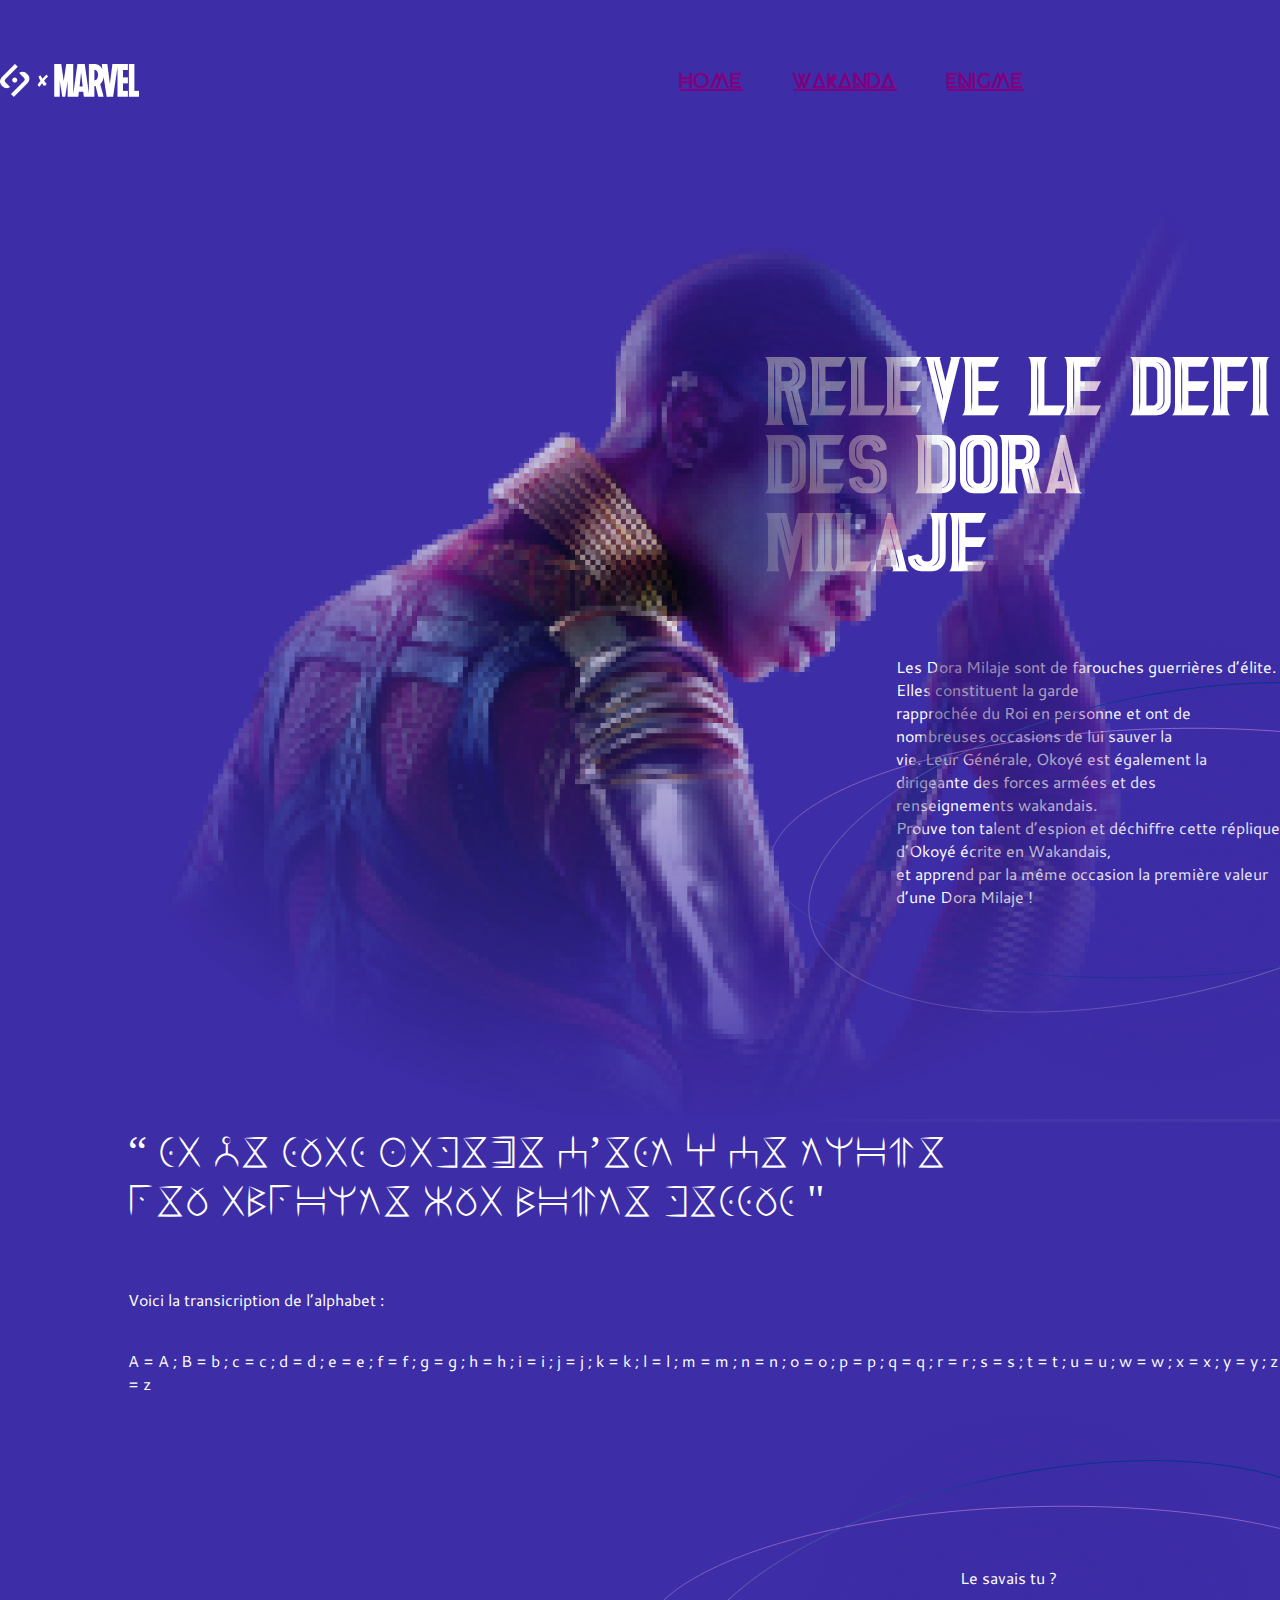
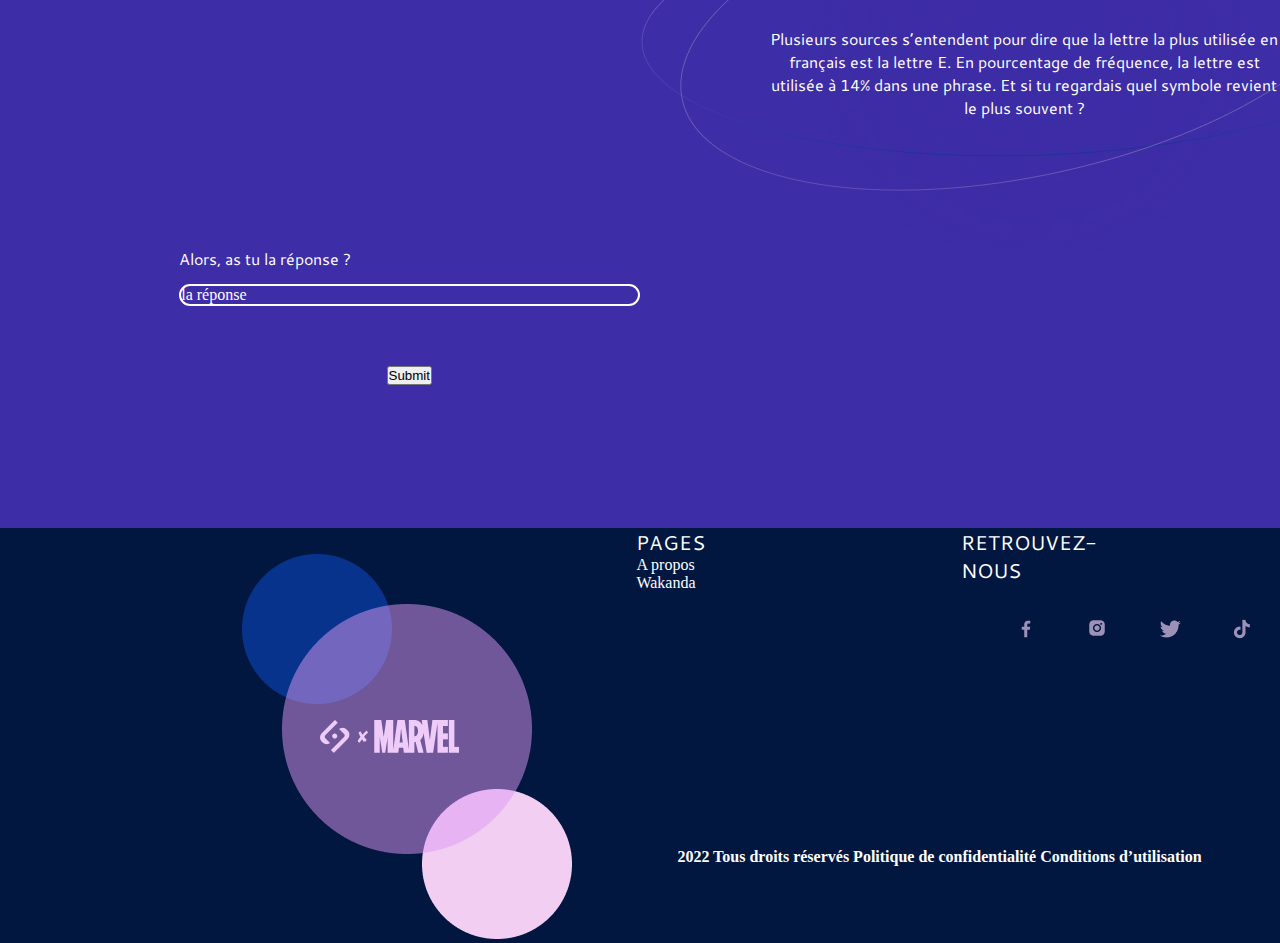
==== commit bb10d634: "j'ai essaye de rectifier" ====
--- a/enigme.html
+++ b/enigme.html
@@ -15,9 +15,9 @@
       </div>
         <div class="menu">
           <ul>
-            <li><a href="index.html">Home</a></li>
-            <li><a href="wakanda.html">wakanda</a></li>
             <li><a href="enigme.html">enigme</a></li>
+                <li><a href="wakanda.html">wakanda</a></li>
+                <li><a href="index.html">Home</a></li>
           </ul>
         </div>
     </nav>
@@ -97,7 +97,7 @@
     </div>
     <div class="pages"> 
       <p>pages</p>
-      <div class="apropos">A propos <br>Wakanda</div>
+      <div class="btn">A propos <br>Wakanda</div>
       
     </div>
     <div>
--- a/enigme.CSS
+++ b/enigme.CSS
@@ -64,20 +64,25 @@
     display: flex;
     align-items: center;
     justify-content: space-between;
-    padding-top: 30px;
-    padding-bottom: 500px;
+    padding-top: 5%;
+    padding-bottom: 20%;
+    margin-bottom: 20%;
+    
 }
 nav ul li {
     list-style-type: none;
     margin: 0;
     padding: 0;
     display: inline;
-    margin-left: 100px;
+    
     text-decoration: underline;
     
 }
+.menu{
+    margin-left: 20%;
+}
 a{
-    color: white;  
+    color: purple;  
     font-weight: bold;
     font-family: beyno;
     font-size: 20px;
@@ -85,18 +90,14 @@
     margin-left: 50px;
 
 }
-.icon{
-    padding-left: 80px;
-}
-
-
-
-
-
-    
+.icon:hover {
+    padding-left: 10%;
+    color: #3D2DA6;
+}
+   
 header.nav{
     position: absolute;
-    top: 50px;
+    top: 5%;
     left: 0;
 }
 
@@ -111,8 +112,8 @@
     margin-top: 0%;
 }
 #ledefi .enigme2{
-    margin-left: 50%;
-    margin-top: -45%;
+    margin-left: 60%;
+    margin-top: -48%;
     
     
 }
@@ -201,8 +202,9 @@
     margin-left: 5%;
     margin-right: 20%;
    }
-   .apropos{
+   .btn:hover{
     margin-top: 50%;
+    color: #FFFFFF;
    }
    .social-footer{
     display: flex;
